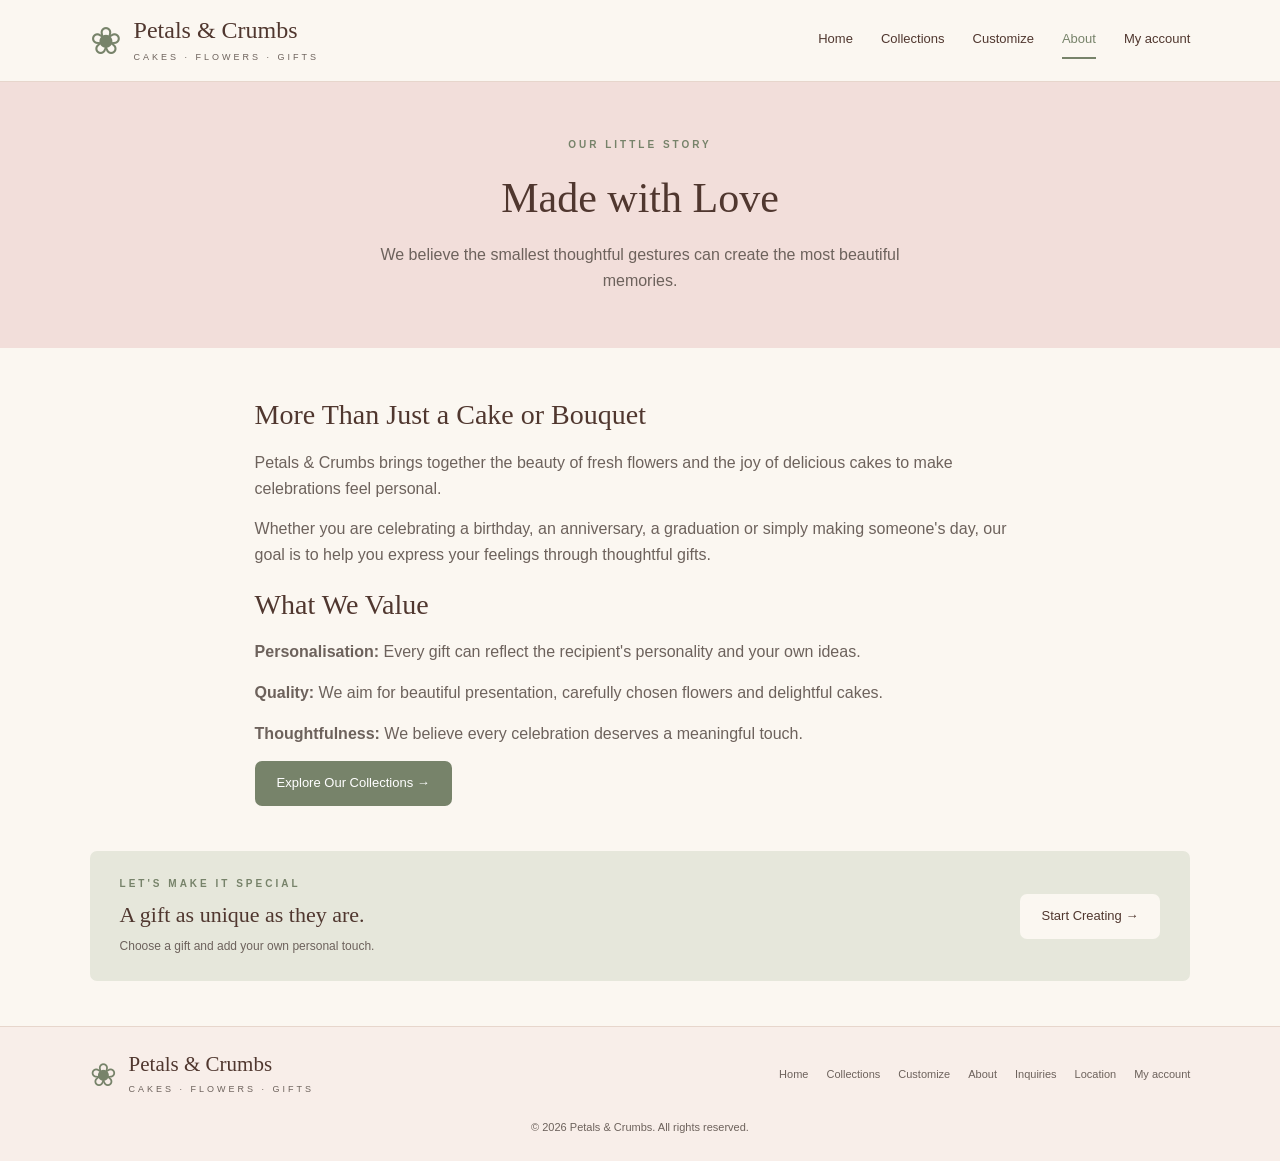
==== about.html @ 9ef7af5f "Initial Commit" ====
<!DOCTYPE html>
<html lang="en">
<head>
  <meta charset="UTF-8">
  <meta name="viewport" content="width=device-width, initial-scale=1.0">
  <title>About Us | Petals &amp; Crumbs</title>
  <link rel="stylesheet" href="css/style.css">
  <script src="js/script.js" defer></script>
</head>
<body>
<header class="site-header">
  <a class="brand" href="index.html"><span class="brand-flower" aria-hidden="true">❀</span><span><span class="brand-name">Petals &amp; Crumbs</span><span class="brand-tagline">CAKES · FLOWERS · GIFTS</span></span></a>
  <button class="menu-toggle" aria-label="Toggle navigation" aria-expanded="false">☰</button>
  <nav class="navigation" aria-label="Main navigation"><a href="index.html">Home</a><a href="collections.html">Collections</a><a href="customize.html">Customize</a><a class="active" href="about.html">About</a><a href="login.html">My account</a></nav>
</header>
<main>
  <section class="page-intro"><p class="eyebrow">OUR LITTLE STORY</p><h1>Made with Love</h1><p>We believe the smallest thoughtful gestures can create the most beautiful memories.</p></section>
  <section class="content-section">
    <h2>More Than Just a Cake or Bouquet</h2>
    <p>Petals &amp; Crumbs brings together the beauty of fresh flowers and the joy of delicious cakes to make celebrations feel personal.</p>
    <p>Whether you are celebrating a birthday, an anniversary, a graduation or simply making someone's day, our goal is to help you express your feelings through thoughtful gifts.</p>
    <h2>What We Value</h2>
    <p><strong>Personalisation:</strong> Every gift can reflect the recipient's personality and your own ideas.</p>
    <p><strong>Quality:</strong> We aim for beautiful presentation, carefully chosen flowers and delightful cakes.</p>
    <p><strong>Thoughtfulness:</strong> We believe every celebration deserves a meaningful touch.</p>
    <a class="button button-green" href="collections.html">Explore Our Collections →</a>
  </section>
  <section class="occasion-banner"><div><p class="eyebrow">LET'S MAKE IT SPECIAL</p><h2>A gift as unique as they are.</h2><p>Choose a gift and add your own personal touch.</p></div><a class="button button-light" href="customize.html">Start Creating →</a></section>
</main>
<footer class="site-footer">
  <a class="brand footer-brand" href="index.html"><span class="brand-flower" aria-hidden="true">❀</span><span><span class="brand-name">Petals &amp; Crumbs</span><span class="brand-tagline">CAKES · FLOWERS · GIFTS</span></span></a>
  <div class="footer-links"><a href="index.html">Home</a><a href="collections.html">Collections</a><a href="customize.html">Customize</a><a href="about.html">About</a><a href="feedback.html">Inquiries</a><a href="https://www.google.com/maps/search/?api=1&amp;query=Petals%20%26%20Crumbs" target="_blank" rel="noopener noreferrer">Location</a><a href="login.html">My account</a></div>
  <p class="copyright">© <span id="year">2026</span> Petals &amp; Crumbs. All rights reserved.</p>
</footer>
</body>
</html>
---- css/style.css ----
/* Petals & Crumbs — pastel, minimalist responsive design */
:root {
  --cream: #FBF7F1;
  --blush: #F2DEDA;
  --pink: #E8C5BF;
  --sage: #77836A;
  --sage-light: #E6E7DB;
  --brown: #50372F;
  --text: #6D625C;
  --white: #FFFFFF;
  --border: #E7D6CC;
}
* { box-sizing: border-box; margin: 0; padding: 0; }
html { 
  scroll-behavior: smooth; 
}
body { 
  background: var(--cream); 
  color: var(--brown); 
  font-family: Arial, Helvetica, sans-serif; 
  line-height: 1.6; 
}
a { 
  color: inherit; 
  text-decoration: none; 
}
button, input, select, textarea { 
  font: inherit; 
}
a:focus-visible, button:focus-visible, input:focus-visible, select:focus-visible, textarea:focus-visible { 
  outline: 3px solid var(--sage); 
  outline-offset: 4px; 
}
.site-header { 
  min-height: 82px; 
  padding: 15px 7%; 
  display: flex; 
  align-items: center; 
  justify-content: space-between; 
  gap: 25px; 
  background: var(--cream); 
  border-bottom: 1px solid var(--border); 
}
.brand { 
  display: flex; 
  align-items: center; 
  gap: 12px; 
  flex-shrink: 0; 
}
.brand-flower { 
  font-size: 38px; 
  color: var(--sage); 
  line-height: 1; 
}
.brand-name { 
  display: block; 
  font-family: Georgia, 
  "Times New Roman", serif; 
  font-size: 24px; 
  line-height: 1.2; 
}
.brand-tagline { 
  display: block; 
  margin-top: 5px; 
  font-size: 9px; 
  letter-spacing: 3px; 
  color: var(--text); 
}
.navigation { 
  display: flex; 
  align-items: center; 
  gap: 28px; 
}
.navigation a { 
  font-size: 13px; 
  padding: 7px 0; 
  border-bottom: 2px solid transparent; 
}
.navigation a:hover, .navigation a.active { 
  color: var(--sage); 
  border-bottom-color: var(--sage); 
}
.header-link { 
  color: var(--sage); 
  font-size: 13px; 
  white-space: nowrap; 
}
.menu-toggle { 
  display: none; 
  border: 0; 
  background: transparent; 
  color: var(--brown); 
  font-size: 26px; 
  cursor: pointer; 
}
.hero { 
  display: grid; 
  grid-template-columns: .85fr 1.15fr; 
  min-height: 390px;
  background: var(--blush); 
}
.hero-content { 
  align-self: center; 
  padding: 55px 8% 55px 12%; 
}
.eyebrow { 
  margin-bottom: 12px; 
  color: var(--sage); 
  font-size: 10px; 
  font-weight: bold; 
  letter-spacing: 3px; 
}
.hero h1 { 
  font-family: Georgia, "Times New Roman", serif; 
  font-size: clamp(34px, 3.8vw, 54px); 
  font-weight: normal; 
  line-height: 1.15; 
}
.hero h1 em { 
  font-weight: normal; 
}
.hero-description { 
  max-width: 350px; 
  margin: 18px 0 25px; 
  color: var(--text); 
  font-size: 14px; }
.hero-showcase {
  position: relative;
  min-height: 390px;
  overflow: hidden;
  background: var(--pink);
}
.hero-slide {
  position: absolute;
  inset: 0;
  display: flex;
  align-items: flex-end;
  background-color: var(--pink);
  background-size: cover;
  background-position: center;
  color: var(--white);
  opacity: 0;
  pointer-events: none;
  visibility: hidden;
  transition: opacity .5s ease, visibility .5s;
}
.hero-slide.is-active {
  opacity: 1;
  pointer-events: auto;
  visibility: visible;
}
.hero-slide::before {
  position: absolute;
  inset: 45% 0 0;
  background: linear-gradient(transparent, rgb(37 29 25 / 65%));
  content: "";
}
.hero-slide-cakes {
  background-image: url("https://images.unsplash.com/photo-1578985545062-69928b1d9587?auto=format&fit=crop&w=1400&q=85");
}
.hero-slide-flowers {
  background-image: url("https://encrypted-tbn0.gstatic.com/images?q=tbn:ANd9GcS4Bg6Y96ZJHQpQLrTfc61_Ga2SC6dvwEZqJyRmJyeGAcC0J6-Qs9kFNAo&s=10");
}
.hero-slide-gifts {
  background-image: url("https://www.lartiste.com.my/wp-content/uploads/2022/08/rm330-flower-and-cake-box5.jpg");
}
.hero-slide-caption {
  position: relative;
  z-index: 1;
  margin: 0 100px 38px 9%;
  font-family: Georgia, "Times New Roman", serif;
  font-size: clamp(21px, 2.5vw, 32px);
  text-shadow: 0 1px 5px rgb(0 0 0 / 30%);
}
.hero-slide-caption span {
  display: inline-block;
  margin-left: 8px;
  font-family: Arial, sans-serif;
  font-size: .7em;
  transition: transform .2s;
}
.hero-slide:hover .hero-slide-caption span {
  transform: translateX(4px);
}
.hero-slide-indicators {
  position: absolute;
  z-index: 2;
  right: 9%;
  bottom: 24px;
  display: flex;
  gap: 9px;
}
.hero-slide-indicator {
  width: 10px;
  height: 10px;
  padding: 0;
  border: 1px solid var(--white);
  border-radius: 50%;
  background: transparent;
  cursor: pointer;
}
.hero-slide-indicator.is-active {
  background: var(--white);
}
.hero-slide-indicator:focus-visible,
.hero-slide:focus-visible {
  outline: 3px solid var(--sage);
  outline-offset: -4px;
}
.button { 
  display: inline-flex; 
  align-items: center; 
  justify-content: center; 
  gap: 22px; 
  padding: 12px 22px; 
  border-radius: 7px; 
  font-size: 13px; 
  transition: background .2s, transform .2s; 
}
.button:hover { 
  transform: translateY(-2px); 
}
.button-green { 
  background: var(--sage); 
  color: var(--white); 
}
.button-green:hover { 
  background: var(--brown); 
}
.services { 
  display: grid; 
  grid-template-columns: repeat(4, 1fr); 
  padding: 24px 7%; 
  background: #F8EEE9; 
}
.service-item { 
  padding: 6px 12px; 
  text-align: center; 
  border-right: 1px solid var(--border); 
}
.service-item:last-child { 
  border-right: none; 
}
.service-icon { 
  display: block; 
  margin-bottom: 4px; 
  color: var(--sage); 
  font-size: 26px; 
}
.service-item h2 { 
  font-family: Georgia, "Times New Roman", serif; 
  font-size: 16px; 
  font-weight: normal; }
.service-item p { 
  margin-top: 3px; 
  color: var(--text); 
  font-size: 12px; 
}
.section { 
  padding: 48px 7%; 
}
.section-heading { 
  display: flex; 
  align-items: end; 
  justify-content: space-between; 
  gap: 20px; 
  margin-bottom: 22px; 
}
.section-heading .eyebrow { 
  margin-bottom: 5px; 
}
.section-heading h2 { 
  font-family: Georgia, "Times New Roman", serif; 
  font-size: 32px; 
  font-weight: normal; 
  line-height: 1.3; 
}
.text-link { 
  padding-bottom: 5px; 
  color: var(--sage); 
  font-size: 12px; 
  white-space: nowrap; 
}
.text-link:hover, .card-link:hover { 
  text-decoration: underline; 
}
.product-grid { 
  display: grid; 
  grid-template-columns: repeat(3, minmax(0, 1fr)); 
  gap: 26px; 
}
.product-card { 
  min-width: 0; 
}
.product-image { 
  display: block; 
  width: 100%; 
  aspect-ratio: 1.35 / 1; 
  margin-bottom: 12px; 
  border-radius: 6px; 
  background-color: var(--blush); 
  background-size: cover; 
  background-position: center; 
  transition: opacity .2s; 
}
.product-image:hover { 
  opacity: .85; 
}
.cake-image-base { 
  background-image: url("https://images.unsplash.com/photo-1578985545062-69928b1d9587?auto=format&fit=crop&w=800&q=85"); 
}
.flower-image-base { 
  background-image: url("https://images.unsplash.com/photo-1523438885200-e635ba2c371e?auto=format&fit=crop&w=800&q=85"); 
}
 
/*Cake selection*/
.cake-image.cake-chocolate {
  background-image: url("https://images.unsplash.com/photo-1578985545062-69928b1d9587?auto=format&fit=crop&w=800&q=85");
}
.cake-image.cake-vanilla { 
  background-image: url("https://encrypted-tbn0.gstatic.com/images?q=tbn:ANd9GcT02zq-giKI_9iMpWrVjqMHaXn7WUnQPxhce8NPM8IatGnjE6xW-PHJhYfY&s=10");
  background-position: center 40%;
}
.cake-image.cake-berry { 
  background-image: url("https://encrypted-tbn0.gstatic.com/images?q=tbn:ANd9GcRKBz8HX-syJb3cz6re-PjrdoqagbkEVQyBt54di7EWP5EFgqOGZZIZp1RX&s=10"); 
}
.cake-image.cake-custom { 
  background-image: url("https://www.deliciaecakes.com/static/bbf5ad9dda5df3c1dc4aa4e8356861a4/0f3a1/whatsapp-image-2022-03-15-at-2.54.03-pm-1-.jpg"); 
  background-position: center 45%; 
}
.cake-image.cake-signature { 
  background-image: url("https://images.unsplash.com/photo-1542826438-bd32f43d626f?auto=format&fit=crop&w=800&q=85");
  background-position: center 40%; 
}
.cake-image.cake-lemon { 
  background-image: url("https://bakingwithgranny.co.uk/wp-content/uploads/2025/03/Lemon-Drizzle-05.jpg"); 
}
.cake-image.cake-red-velvet { 
  background-image: url("https://encrypted-tbn0.gstatic.com/images?q=tbn:ANd9GcSbn5xLiFEcr7GGG3Y9LQhTnta1Pojd7U2vjAtpedMQzo0q1uuH7OT7AsQ&s=10"); 
}
.cake-image.cake-matcha { 
  background-image: url("https://i0.wp.com/vegamelon.com/wp-content/uploads/2020/09/118214624_1147113719006392_2980323745871919758_n.jpg?resize=768%2C960&ssl=1"); 
}
.cake-image.cake-caramel { 
  background-image: url("https://encrypted-tbn0.gstatic.com/images?q=tbn:ANd9GcTThAZTMLYyu_5hbaQCfgHlVperJTPbdC3_VcT2tEf3b6_3mQXNAuSFd0aB&s=10"); 
}
.cake-image.cake-tropical { 
  background-image: url("https://m.media-amazon.com/images/I/61Q9kbyCoSL._AC_UF894,1000_QL80_.jpg"); 
}


/*Flower Selection*/
.flower-image.flower-posy { 
  background-image: url("https://shop.blossom-moments.com/cdn/shop/files/IMG_0582_2_896x.png?v=1776100438"); 
  background-position: center 30%;
}
.flower-image.flower-pastel { 
  background-image: url("https://encrypted-tbn0.gstatic.com/images?q=tbn:ANd9GcS4Bg6Y96ZJHQpQLrTfc61_Ga2SC6dvwEZqJyRmJyeGAcC0J6-Qs9kFNAo&s=10"); 
}
.flower-image.flower-rose-lily { 
  background-image: url("https://myflowerplanet.com/cdn/shop/files/083582FB-A907-461F-9659-2A7A0DDD2E0E_1024x1024.jpg?v=1780669598"); 
  background-position: center 20%;
}
.flower-image.flower-romantic-rose { 
  background-image: url("https://bloomthis.co/cdn/shop/files/bloomthis-bouquet-kathy-red-rose-bouquet-1080x1080-01_c97438ad-87f2-416f-9eb2-c50692c3d9a0_grande.jpg?v=1773048716"); 
}
.flower-image.flower-grand { 
  background-image: url("https://encrypted-tbn0.gstatic.com/images?q=tbn:ANd9GcS4ZRVqKa2PrqFWjk7ZaKtRjcu-aOI2RGRva656-K-xP9V8fMO-iDPpdWo&s=10"); 
  background-position: center 40%;
}
.flower-image.flower-daisy { 
  background-image: url("https://50gram.com.my/wp-content/uploads/2021/08/Hand-Bouquet-Product-Page-85.png"); 
}
.flower-image.flower-sunflower { 
  background-image: url("https://www.musefloral.com.my/userfiles/image/Muse-Floral--4--v5.png"); 
  background-position: center 30%;
}
.flower-image.flower-peony { 
  background-image: url("https://encrypted-tbn0.gstatic.com/images?q=tbn:ANd9GcS_uO8tAJSsbJSzOkMSNd5NFL0-QwEgB4iWA3f3uIUENiOaaAYNGPkSuI8&s=10"); 
}
.flower-image.flower-orchid { 
  background-image: url("https://cdn.bloomsflora.com/uploads/product/bloomsflora/AUG2026/Product13785-1787977696980.webp"); 
}
.flower-image.flower-wildflower { 
  background-image: url("https://afterrainflorist.com/wp-content/uploads/2020/04/AFTERRAINFLORIST_PJ_Florist_KL_Florist_Extravagant_Big_Mix_Fresh_Flower_Wrapping_Bouquet_3.jpg"); 
}

/*Gift selection*/
.gift-image { 
  background-image: url("https://www.lartiste.com.my/wp-content/uploads/2022/08/rm330-flower-and-cake-box5.jpg");
}

.product-card h3 { 
  font-family: Georgia, "Times New Roman", serif; 
  font-size: 19px; 
  font-weight: normal; 
}
.product-card p { 
  color: var(--text); 
  font-size: 12px; 
}
.product-card .price { 
  margin-top: 8px; 
  color: var(--brown); 
  font-weight: bold; 
}
.card-link { 
  display: inline-block; 
  margin-top: 8px; 
  color: var(--sage); 
  font-size: 12px; 
}
.occasion-banner { 
  display: flex; 
  align-items: center; 
  justify-content: space-between; 
  gap: 25px; 
  margin: 0 7% 45px; 
  padding: 25px 30px; 
  border-radius: 7px; 
  background: var(--sage-light); 
}
.occasion-decoration { 
  color: var(--sage); 
  font-size: 42px; 
}
.occasion-banner .eyebrow { 
  margin-bottom: 5px; 
}
.occasion-banner h2 { 
  font-family: Georgia, "Times New Roman", serif; 
  font-size: 22px; 
  font-weight: normal; 
}
.occasion-banner p:last-child { 
  margin-top: 5px; 
  color: var(--text); 
  font-size: 12px; 
}
.button-light { 
  flex-shrink: 0; 
  background: var(--cream); 
  color: var(--brown); 
}
.button-light:hover { 
  background: var(--pink); 
}
.site-footer { 
  display: flex; 
  align-items: center; 
  justify-content: space-between; 
  flex-wrap: wrap; 
  gap: 22px; 
  padding: 25px 7%; 
  background: #F8EEE9; 
  border-top: 1px solid var(--border); 
}
.footer-brand .brand-name { 
  font-size: 21px; 
}
.footer-brand .brand-flower { 
  font-size: 32px; 
}
.footer-links { 
  display: flex; 
  flex-wrap: wrap; 
  gap: 18px; 
}
.footer-links a, .copyright { 
  color: var(--text); 
  font-size: 11px; 
}
.footer-links a:hover { 
  color: var(--sage); 
}
.copyright { 
  width: 100%; 
  text-align: center; 
}
.account-area {
  max-width: 820px;
  margin: 0 auto;
  padding: 42px 7%;
}
.auth-panel {
  max-width: 560px;
  margin: 0 auto;
}
.account-panel {
  margin-bottom: 22px;
  padding: 26px;
  border: 1px solid var(--border);
  border-radius: 7px;
  background: #FFFCF8;
}
.account-panel h2, .logout-row h2 {
  margin-bottom: 14px;
  font-family: Georgia, "Times New Roman", serif;
  font-size: 25px;
  font-weight: normal;
}
.account-note, .panel-description, .signed-in-as, .logout-row p {
  margin-bottom: 18px;
  color: var(--text);
  font-size: 13px;
}
.account-note {
  padding: 12px 14px;
  border-left: 3px solid var(--sage);
  background: #F8EEE9;
}
.account-switch {
  margin-top: 20px;
  color: var(--text);
  font-size: 13px;
}
.account-switch a {
  color: var(--sage);
  text-decoration: underline;
}
.form-field small {
  color: var(--text);
  font-size: 11px;
}
.form-message-error {
  color: #9A3D35;
}
.tracking-summary {
  margin-top: 15px;
  color: var(--text);
  font-size: 13px;
  line-height: 1.7;
  overflow-wrap: anywhere;
}
.tracking-summary a {
  color: var(--sage);
  text-decoration: underline;
}
.settings-area {
  max-width: 900px;
}
.signed-in-as {
  margin-bottom: 10px;
}
.logout-row {
  display: flex;
  align-items: center;
  justify-content: space-between;
  gap: 20px;
  padding: 24px 0;
  border-top: 1px solid var(--border);
}
.logout-row h2 {
  margin-bottom: 4px;
}
.logout-row p {
  margin-bottom: 0;
}
.button-outline {
  border: 1px solid var(--sage);
  background: transparent;
  color: var(--sage);
  cursor: pointer;
}
.button-outline:hover {
  background: var(--sage-light);
}
.page-intro { 
  padding: 55px 7%; 
  text-align: center; 
  background: var(--blush); 
}
.page-intro h1 { 
  font-family: Georgia, "Times New Roman", serif; 
  font-size: 42px; 
  font-weight: normal; 
}
.page-intro p:not(.eyebrow) { 
  margin: 10px auto 0; 
  max-width: 550px; 
  color: var(--text); 
}
.content-section { 
  max-width: 950px; 
  margin: auto; 
  padding: 45px 7%; 
}
.content-section h2 { 
  margin-bottom: 12px; 
  font-family: Georgia, "Times New Roman", serif; 
  font-size: 28px; 
  font-weight: normal; 
}
.content-section p { 
  margin-bottom: 15px; 
  color: var(--text); 
}
.form-grid { 
  display: grid; 
  grid-template-columns: repeat(2, minmax(0, 1fr)); 
  gap: 18px; 
}
.form-field { 
  display: flex; 
  flex-direction: column; 
  gap: 6px; 
}
.form-field.full-width { 
  grid-column: 1 / -1; 
}
.form-field label { 
  font-size: 13px; 
}
.required-mark {
  color: #9A3D35;
  font-weight: bold;
}
.form-field input, .form-field select, .form-field textarea { 
  width: 100%; 
  padding: 12px; 
  border: 1px solid var(--border); 
  border-radius: 5px; 
  background: #FFFCF8; 
  color: var(--brown); 
}
.form-field textarea { 
  min-height: 110px; 
  resize: vertical; 
}
.form-submit { 
  margin-top: 20px; 
  border: 0; 
  cursor: pointer; 
}
.form-message { 
  margin-top: 15px; 
  color: var(--sage); 
  font-size: 14px; 
}
@media (max-width: 900px) {
  .site-header { flex-wrap: wrap; padding: 15px 5%; }
  .brand-name { font-size: 21px; }
  .navigation { gap: 16px; }
  .header-link { display: none; }
  .hero-content { padding-left: 8%; }
  .section { padding: 38px 5%; }
  .product-grid { gap: 16px; }
  .occasion-banner { margin-right: 5%; margin-left: 5%; }
}
@media (max-width: 650px) {
  .site-header { position: relative; min-height: 75px; }
  .brand-flower { font-size: 30px; }
  .brand-name { font-size: 19px; }
  .brand-tagline { font-size: 8px; letter-spacing: 2px; }
  .menu-toggle { display: block; }
  .navigation { display: none; width: 100%; flex-direction: column; align-items: stretch; gap: 0; padding-top: 8px; }
  .navigation.open { display: flex; }
  .navigation a { padding: 12px 5px; border-bottom: 1px solid var(--border); }
  .hero { grid-template-columns: 1fr; }
  .hero-content { padding: 40px 7%; }
  .hero h1 { font-size: 39px; }
  .hero-showcase { min-height: 260px; }
  .hero-slide-caption { margin: 0 90px 38px 7%; font-size: 24px; }
  .hero-slide-indicators { right: 7%; }
  .services { grid-template-columns: repeat(2, 1fr); gap: 20px 0; padding: 24px 5%; }
  .service-item:nth-child(2) { border-right: none; }
  .service-item h2 { font-size: 14px; }
  .section-heading { align-items: start; flex-direction: column; gap: 8px; }
  .section-heading h2 { font-size: 28px; }
  .product-grid { grid-template-columns: 1fr; gap: 30px; }
  .product-image { aspect-ratio: 1.5 / 1; }
  .occasion-banner { align-items: flex-start; flex-direction: column; padding: 24px; }
  .occasion-banner h2 { font-size: 21px; }
  .site-footer { align-items: flex-start; flex-direction: column; padding: 28px 7%; }
  .footer-links { gap: 15px; }
  .copyright { text-align: left; }
  .form-grid { grid-template-columns: 1fr; }
  .form-field.full-width { grid-column: auto; }
  .page-intro h1 { font-size: 34px; }
  .account-area { padding: 32px 5%; }
  .account-panel { padding: 20px; }
  .logout-row { align-items: flex-start; flex-direction: column; }
}
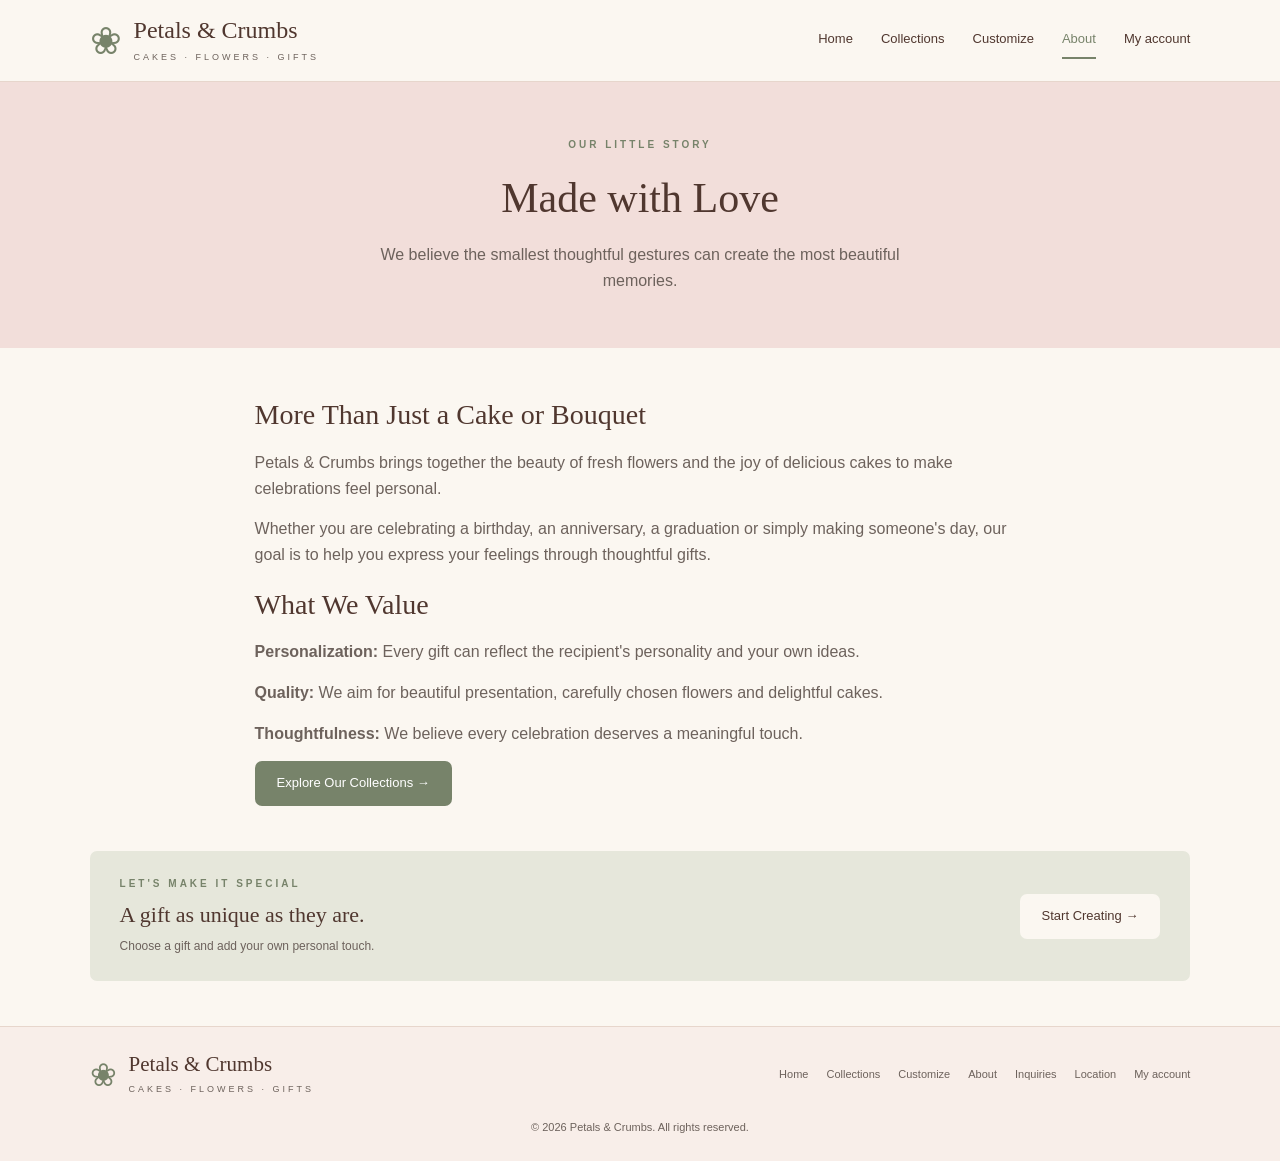
==== commit d9c73090: "5th Commit" ====
--- a/about.html
+++ b/about.html
@@ -20,7 +20,7 @@
     <p>Petals &amp; Crumbs brings together the beauty of fresh flowers and the joy of delicious cakes to make celebrations feel personal.</p>
     <p>Whether you are celebrating a birthday, an anniversary, a graduation or simply making someone's day, our goal is to help you express your feelings through thoughtful gifts.</p>
     <h2>What We Value</h2>
-    <p><strong>Personalisation:</strong> Every gift can reflect the recipient's personality and your own ideas.</p>
+    <p><strong>Personalization:</strong> Every gift can reflect the recipient's personality and your own ideas.</p>
     <p><strong>Quality:</strong> We aim for beautiful presentation, carefully chosen flowers and delightful cakes.</p>
     <p><strong>Thoughtfulness:</strong> We believe every celebration deserves a meaningful touch.</p>
     <a class="button button-green" href="collections.html">Explore Our Collections →</a>
--- a/css/style.css
+++ b/css/style.css
@@ -1,4 +1,6 @@
 /* Petals & Crumbs — pastel, minimalist responsive design */
+
+/* Global styles and theme */
 :root {
   --cream: #FBF7F1;
   --blush: #F2DEDA;
@@ -31,6 +33,8 @@
   outline: 3px solid var(--sage); 
   outline-offset: 4px; 
 }
+
+/* Header, brand and navigation */
 .site-header { 
   min-height: 82px; 
   padding: 15px 7%; 
@@ -93,6 +97,8 @@
   font-size: 26px; 
   cursor: pointer; 
 }
+
+/* Home page hero and slideshow */
 .hero { 
   display: grid; 
   grid-template-columns: .85fr 1.15fr; 
@@ -207,6 +213,8 @@
   outline: 3px solid var(--sage);
   outline-offset: -4px;
 }
+
+/* Shared buttons */
 .button { 
   display: inline-flex; 
   align-items: center; 
@@ -227,6 +235,8 @@
 .button-green:hover { 
   background: var(--brown); 
 }
+
+/* Home page services and shared content sections */
 .services { 
   display: grid; 
   grid-template-columns: repeat(4, 1fr); 
@@ -410,6 +420,8 @@
   color: var(--sage); 
   font-size: 12px; 
 }
+
+/* Shared occasion banner */
 .occasion-banner { 
   display: flex; 
   align-items: center; 
@@ -445,6 +457,8 @@
 .button-light:hover { 
   background: var(--pink); 
 }
+
+/* Footer */
 .site-footer { 
   display: flex; 
   align-items: center; 
@@ -477,6 +491,8 @@
   width: 100%; 
   text-align: center; 
 }
+
+/* Account and authentication pages */
 .account-area {
   max-width: 820px;
   margin: 0 auto;
@@ -525,16 +541,31 @@
 .form-message-error {
   color: #9A3D35;
 }
+.tracking-details {
+  display: grid;
+  gap: 13px;
+  margin: 18px 0 0;
+  color: var(--text);
+  font-size: 14px;
+  line-height: 1.6;
+}
+.tracking-details dt {
+  font-weight: bold;
+}
+.tracking-details dd {
+  margin: 2px 0 0;
+  overflow-wrap: anywhere;
+}
+.tracking-details a {
+  color: var(--sage);
+  text-decoration: underline;
+}
 .tracking-summary {
   margin-top: 15px;
   color: var(--text);
   font-size: 13px;
   line-height: 1.7;
   overflow-wrap: anywhere;
-}
-.tracking-summary a {
-  color: var(--sage);
-  text-decoration: underline;
 }
 .settings-area {
   max-width: 900px;
@@ -565,6 +596,9 @@
 .button-outline:hover {
   background: var(--sage-light);
 }
+
+/* Shared interior-page introduction and content
+   Used by About, Collections, Customize, Feedback, and account pages. */
 .page-intro { 
   padding: 55px 7%; 
   text-align: center; 
@@ -595,6 +629,8 @@
   margin-bottom: 15px; 
   color: var(--text); 
 }
+
+/* Forms and image previews */
 .form-grid { 
   display: grid; 
   grid-template-columns: repeat(2, minmax(0, 1fr)); 
@@ -627,6 +663,36 @@
   min-height: 110px; 
   resize: vertical; 
 }
+.form-field input[type="file"] {
+  padding: 10px;
+}
+#imageUploadHelp {
+  font-size: 12px;
+  line-height: 1.5;
+}
+.image-preview-grid {
+  display: grid;
+  grid-template-columns: repeat(auto-fill, minmax(120px, 1fr));
+  gap: 12px;
+  margin-top: 4px;
+}
+.image-preview {
+  min-width: 0;
+  margin: 0;
+}
+.image-preview img {
+  display: block;
+  width: 100%;
+  aspect-ratio: 1;
+  border-radius: 5px;
+  object-fit: cover;
+}
+.image-preview figcaption {
+  overflow-wrap: anywhere;
+  margin-top: 5px;
+  color: var(--text);
+  font-size: 12px;
+}
 .form-submit { 
   margin-top: 20px; 
   border: 0; 
@@ -637,47 +703,150 @@
   color: var(--sage); 
   font-size: 14px; 
 }
+
+/* Responsive layouts */
 @media (max-width: 900px) {
-  .site-header { flex-wrap: wrap; padding: 15px 5%; }
-  .brand-name { font-size: 21px; }
-  .navigation { gap: 16px; }
-  .header-link { display: none; }
-  .hero-content { padding-left: 8%; }
-  .section { padding: 38px 5%; }
-  .product-grid { gap: 16px; }
-  .occasion-banner { margin-right: 5%; margin-left: 5%; }
+  .site-header { 
+    flex-wrap: wrap; 
+    padding: 15px 5%; 
+  }
+  .brand-name { 
+    font-size: 21px; 
+  }
+  .navigation { 
+    gap: 16px; 
+  }
+  .header-link { 
+    display: none; 
+  }
+  .hero-content { 
+    padding-left: 8%; 
+  }
+  .section { 
+    padding: 38px 5%; 
+  }
+  .product-grid { 
+    gap: 16px; 
+  }
+  .occasion-banner { 
+    margin-right: 5%; 
+    margin-left: 5%; 
+  }
 }
 @media (max-width: 650px) {
-  .site-header { position: relative; min-height: 75px; }
-  .brand-flower { font-size: 30px; }
-  .brand-name { font-size: 19px; }
-  .brand-tagline { font-size: 8px; letter-spacing: 2px; }
-  .menu-toggle { display: block; }
-  .navigation { display: none; width: 100%; flex-direction: column; align-items: stretch; gap: 0; padding-top: 8px; }
-  .navigation.open { display: flex; }
-  .navigation a { padding: 12px 5px; border-bottom: 1px solid var(--border); }
-  .hero { grid-template-columns: 1fr; }
-  .hero-content { padding: 40px 7%; }
-  .hero h1 { font-size: 39px; }
-  .hero-showcase { min-height: 260px; }
-  .hero-slide-caption { margin: 0 90px 38px 7%; font-size: 24px; }
-  .hero-slide-indicators { right: 7%; }
-  .services { grid-template-columns: repeat(2, 1fr); gap: 20px 0; padding: 24px 5%; }
-  .service-item:nth-child(2) { border-right: none; }
-  .service-item h2 { font-size: 14px; }
-  .section-heading { align-items: start; flex-direction: column; gap: 8px; }
-  .section-heading h2 { font-size: 28px; }
-  .product-grid { grid-template-columns: 1fr; gap: 30px; }
-  .product-image { aspect-ratio: 1.5 / 1; }
-  .occasion-banner { align-items: flex-start; flex-direction: column; padding: 24px; }
-  .occasion-banner h2 { font-size: 21px; }
-  .site-footer { align-items: flex-start; flex-direction: column; padding: 28px 7%; }
-  .footer-links { gap: 15px; }
-  .copyright { text-align: left; }
-  .form-grid { grid-template-columns: 1fr; }
-  .form-field.full-width { grid-column: auto; }
-  .page-intro h1 { font-size: 34px; }
-  .account-area { padding: 32px 5%; }
-  .account-panel { padding: 20px; }
-  .logout-row { align-items: flex-start; flex-direction: column; }
-}
+  .site-header { 
+    position: relative; 
+    min-height: 75px; 
+  }
+  .brand-flower { 
+    font-size: 30px; 
+  }
+  .brand-name { 
+    font-size: 19px; 
+  }
+  .brand-tagline { 
+    font-size: 8px; 
+    letter-spacing: 2px; 
+  }
+  .menu-toggle { 
+    display: block; 
+  }
+  .navigation { 
+    display: none; 
+    width: 100%; 
+    flex-direction: column; 
+    align-items: stretch; 
+    gap: 0; 
+    padding-top: 8px; 
+  }
+  .navigation.open { 
+    display: flex; 
+  }
+  .navigation a { 
+    padding: 12px 5px; 
+    border-bottom: 1px solid var(--border); 
+  }
+  .hero { 
+    grid-template-columns: 1fr; 
+  }
+  .hero-content { 
+    padding: 40px 7%; 
+  }
+  .hero h1 { 
+    font-size: 39px; 
+  }
+  .hero-showcase {
+    min-height: 260px; 
+  }
+  .hero-slide-caption { 
+    margin: 0 90px 38px 7%; 
+    font-size: 24px; 
+  }
+  .hero-slide-indicators { 
+    right: 7%; 
+  }
+  .services { 
+    grid-template-columns: repeat(2, 1fr); 
+    gap: 20px 0; 
+    padding: 24px 5%; 
+  }
+  .service-item:nth-child(2) { 
+    border-right: none; 
+  }
+  .service-item h2 { 
+    font-size: 14px; 
+  }
+  .section-heading { 
+    align-items: start; 
+    flex-direction: column; 
+    gap: 8px; 
+  }
+  .section-heading h2 { 
+    font-size: 28px; 
+  }
+  .product-grid { 
+    grid-template-columns: 1fr; 
+    gap: 30px; 
+  }
+  .product-image { 
+    aspect-ratio: 1.5 / 1; 
+  }
+  .occasion-banner { 
+    align-items: flex-start; 
+    flex-direction: column; 
+    padding: 24px; 
+  }
+  .occasion-banner h2 { 
+    font-size: 21px; 
+  }
+  .site-footer { 
+    align-items: flex-start; 
+    flex-direction: column; 
+    padding: 28px 7%; 
+  }
+  .footer-links { 
+    gap: 15px; 
+  }
+  .copyright { 
+    text-align: left; 
+  }
+  .form-grid { 
+    grid-template-columns: 1fr; 
+  }
+  .form-field.full-width { 
+    grid-column: auto; 
+  }
+  .page-intro h1 { 
+    font-size: 34px; 
+  }
+  .account-area { 
+    padding: 32px 5%; 
+  }
+  .account-panel { 
+    padding: 20px; 
+  }
+  .logout-row { 
+    align-items: flex-start; 
+    flex-direction: column; 
+  }
+}
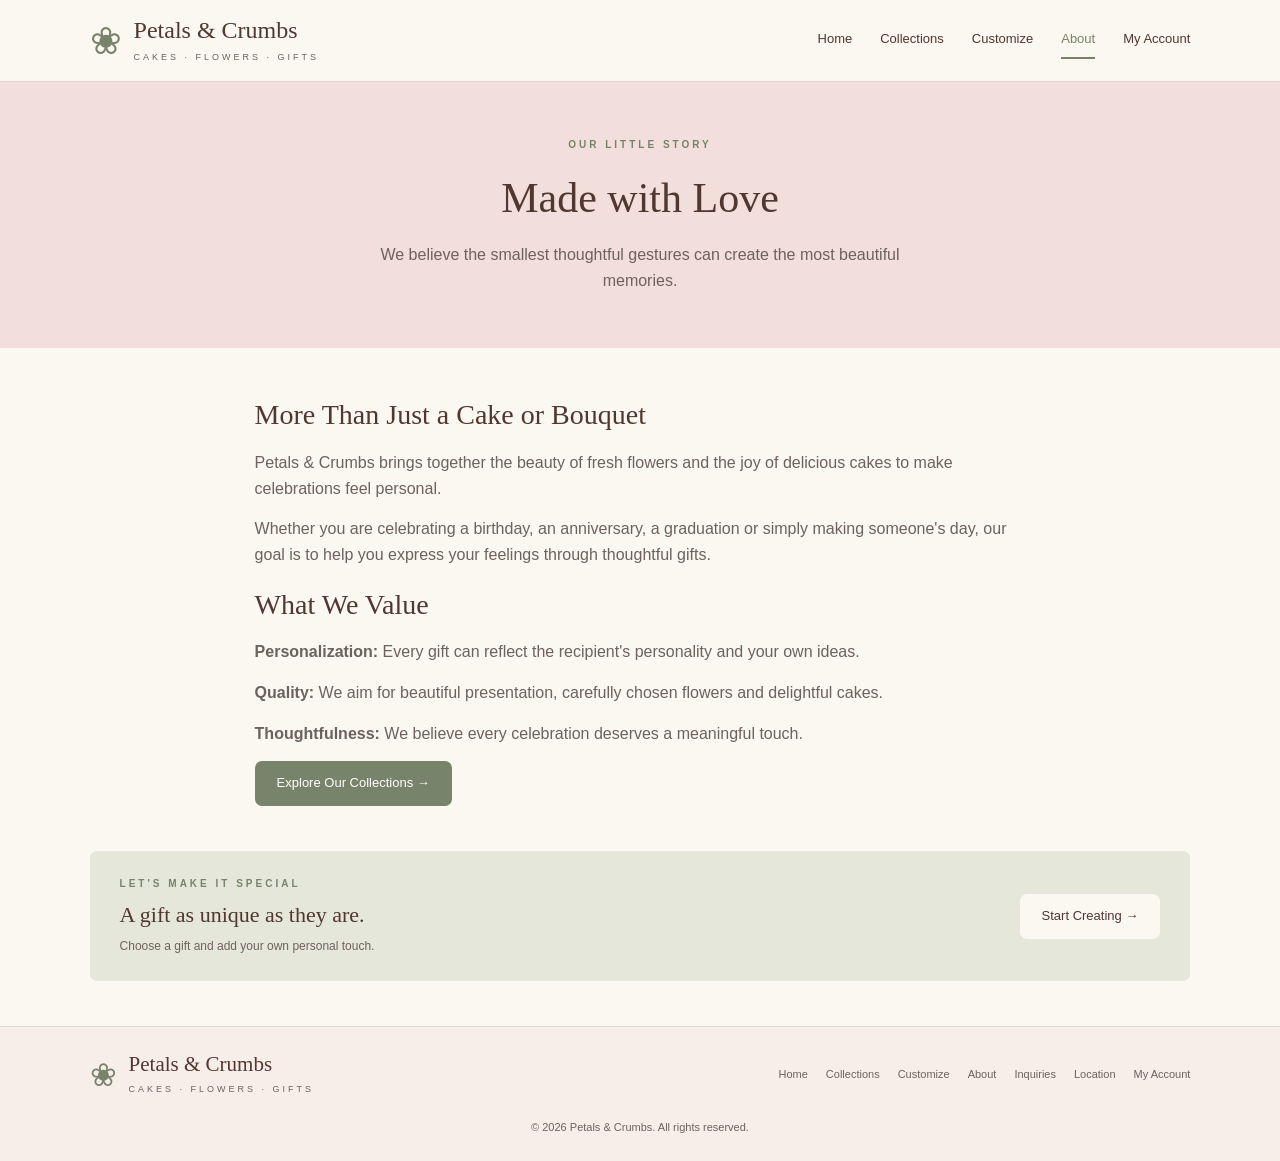
==== commit fdc93340: "7th Commit (Presented for LR1)" ====
--- a/about.html
+++ b/about.html
@@ -11,7 +11,7 @@
 <header class="site-header">
   <a class="brand" href="index.html"><span class="brand-flower" aria-hidden="true">❀</span><span><span class="brand-name">Petals &amp; Crumbs</span><span class="brand-tagline">CAKES · FLOWERS · GIFTS</span></span></a>
   <button class="menu-toggle" aria-label="Toggle navigation" aria-expanded="false">☰</button>
-  <nav class="navigation" aria-label="Main navigation"><a href="index.html">Home</a><a href="collections.html">Collections</a><a href="customize.html">Customize</a><a class="active" href="about.html">About</a><a href="login.html">My account</a></nav>
+  <nav class="navigation" aria-label="Main navigation"><a href="index.html">Home</a><a href="collections.html">Collections</a><a href="customize.html">Customize</a><a class="active" href="about.html">About</a><a href="login.html">My Account</a></nav>
 </header>
 <main>
   <section class="page-intro"><p class="eyebrow">OUR LITTLE STORY</p><h1>Made with Love</h1><p>We believe the smallest thoughtful gestures can create the most beautiful memories.</p></section>
@@ -29,7 +29,7 @@
 </main>
 <footer class="site-footer">
   <a class="brand footer-brand" href="index.html"><span class="brand-flower" aria-hidden="true">❀</span><span><span class="brand-name">Petals &amp; Crumbs</span><span class="brand-tagline">CAKES · FLOWERS · GIFTS</span></span></a>
-  <div class="footer-links"><a href="index.html">Home</a><a href="collections.html">Collections</a><a href="customize.html">Customize</a><a href="about.html">About</a><a href="feedback.html">Inquiries</a><a href="https://www.google.com/maps/search/?api=1&amp;query=Petals%20%26%20Crumbs" target="_blank" rel="noopener noreferrer">Location</a><a href="login.html">My account</a></div>
+  <div class="footer-links"><a href="index.html">Home</a><a href="collections.html">Collections</a><a href="customize.html">Customize</a><a href="about.html">About</a><a href="feedback.html">Inquiries</a><a href="https://www.google.com/maps/search/?api=1&amp;query=Petals%20%26%20Crumbs" target="_blank" rel="noopener noreferrer">Location</a><a href="login.html">My Account</a></div>
   <p class="copyright">© <span id="year">2026</span> Petals &amp; Crumbs. All rights reserved.</p>
 </footer>
 </body>
--- a/css/style.css
+++ b/css/style.css
@@ -703,6 +703,60 @@
   color: var(--sage); 
   font-size: 14px; 
 }
+.submission-notification {
+  position: fixed;
+  z-index: 1000;
+  top: 50%;
+  left: 50%;
+  width: min(440px, calc(100vw - 36px));
+  padding: 30px 32px;
+  transform: translate(-50%, -50%);
+  border: 1px solid var(--border);
+  border-radius: 12px;
+  background: #FFFCF8;
+  box-shadow: 0 18px 60px rgb(80 55 47 / 24%);
+  text-align: center;
+  animation: notification-enter .35s cubic-bezier(.2, .8, .2, 1) both;
+}
+.submission-notification h2 {
+  margin-bottom: 9px;
+  color: var(--sage);
+  font-family: Georgia, "Times New Roman", serif;
+  font-size: 26px;
+  font-weight: normal;
+}
+.submission-notification p {
+  color: var(--text);
+  font-size: 14px;
+}
+.submission-notification-dismiss {
+  position: absolute;
+  top: 8px;
+  right: 11px;
+  width: 32px;
+  height: 32px;
+  border: 0;
+  border-radius: 50%;
+  background: transparent;
+  color: var(--text);
+  cursor: pointer;
+  font-size: 24px;
+  line-height: 1;
+}
+.submission-notification-dismiss:hover {
+  background: var(--sage-light);
+}
+.submission-notification.is-dismissing {
+  animation: notification-exit .22s ease-in both;
+}
+@keyframes notification-enter {
+  from { opacity: 0; transform: translate(-50%, calc(-50% + 18px)) scale(.96); }
+  to { opacity: 1; transform: translate(-50%, -50%) scale(1); }
+}
+@keyframes notification-exit {
+  from { opacity: 1; transform: translate(-50%, -50%) scale(1); }
+  to { opacity: 0; transform: translate(-50%, calc(-50% + 10px)) scale(.98); }
+}
 
 /* Responsive layouts */
 @media (max-width: 900px) {
@@ -731,6 +785,12 @@
   .occasion-banner { 
     margin-right: 5%; 
     margin-left: 5%; 
+  }
+}
+@media (prefers-reduced-motion: reduce) {
+  .submission-notification,
+  .submission-notification.is-dismissing {
+    animation-duration: .01ms;
   }
 }
 @media (max-width: 650px) {
